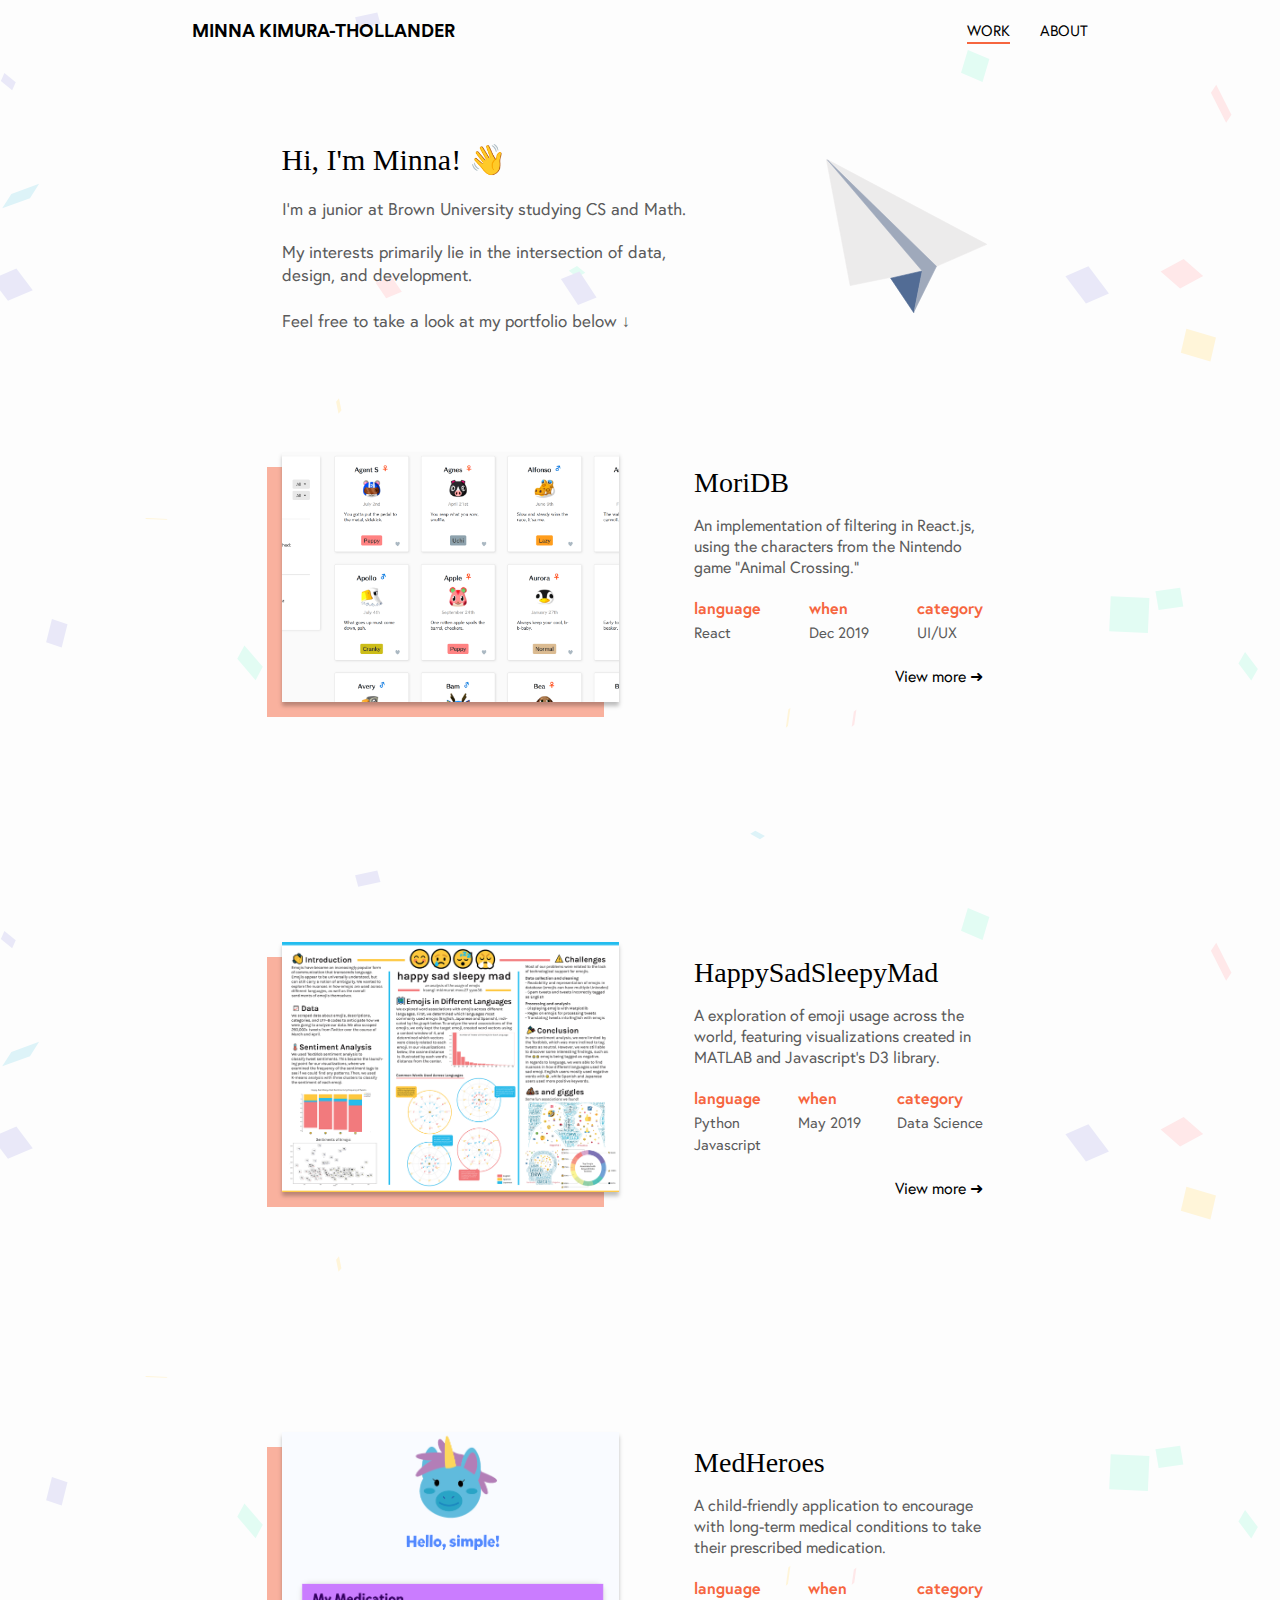
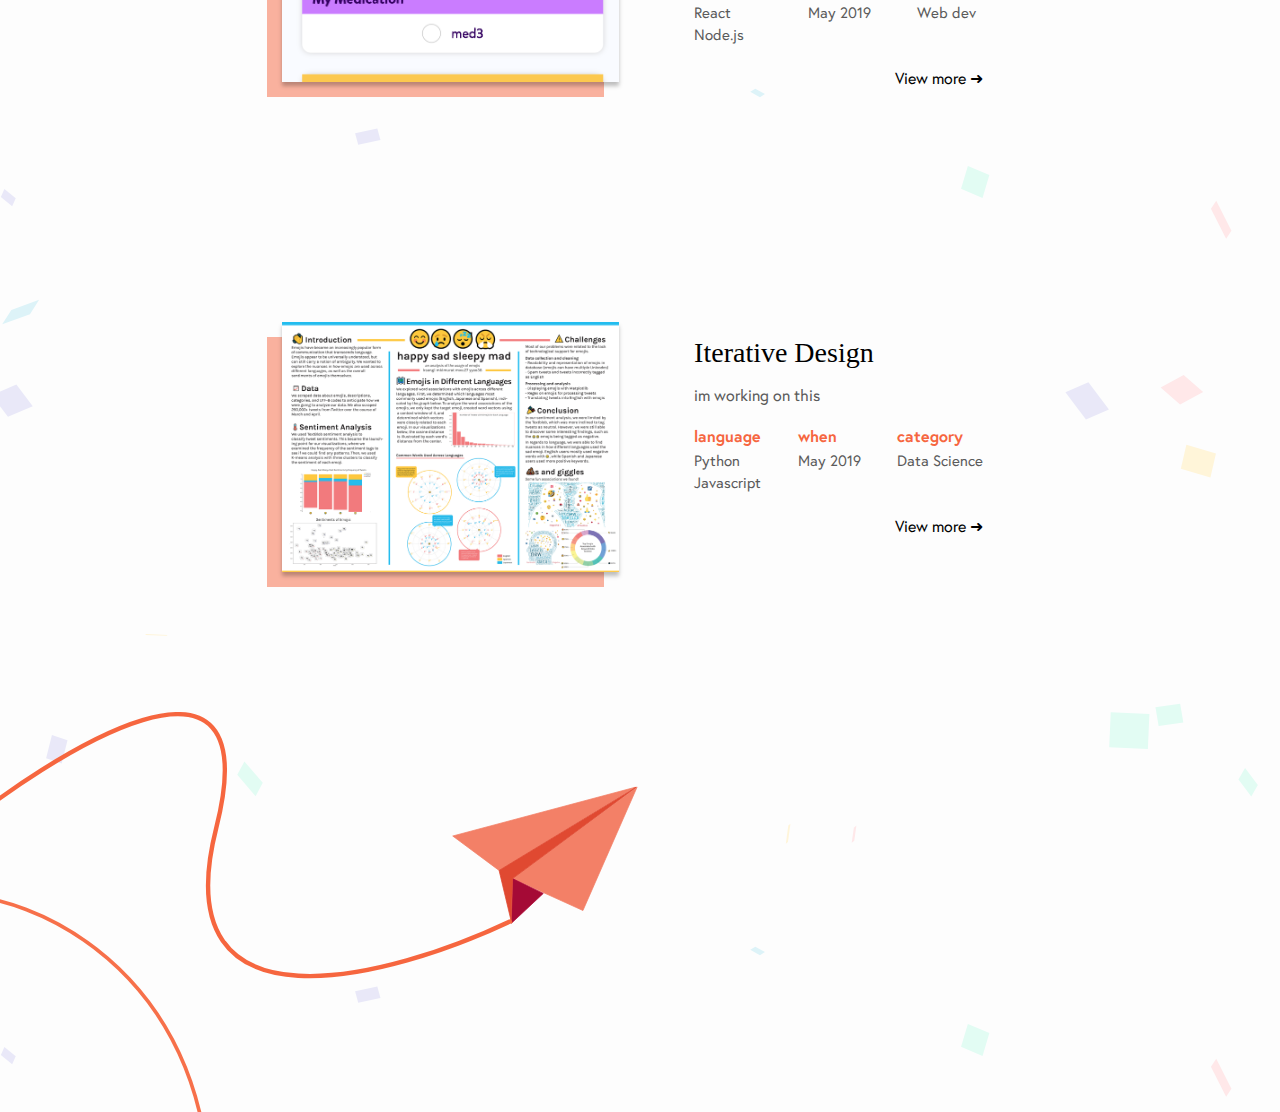
==== index.html @ d79b3e55 "First commit" ====
<!DOCTYPE html>
<html lang="en">
  <head>
    <script
    src="https://code.jquery.com/jquery-3.1.1.min.js"
    integrity="sha256-hVVnYaiADRTO2PzUGmuLJr8BLUSjGIZsDYGmIJLv2b8="
    crossorigin="anonymous">
    </script>
    <meta name="viewport" content="width=device-width, initial-scale=1.0">
    <meta charset="UTF-8">
    <title> Minna K-T </title>
    <link href="./index.css" rel="stylesheet" type="text/css">
  </head>
    <body>
        
        <div class = "wrapper">
          <div class = "confetti"> </div>
        <div class = "container">
            <div class = "header">
                <div class = "name">
                  MINNA KIMURA-THOLLANDER
                </div>
                <div class = "page-container">
                  <div class = "work">
                    WORK
                  </div>
                  <div class ="about">
                    <a href="./about.html">ABOUT </a>
                  </div>
                </div>
            </div>


            <div class = "self-intro">
                <div class = "greeting-box">
                    <div class = "greeting">
                      Hi, I'm Minna! 👋
                    </div>
                    <div class = "explanation">
                      I’m a junior at Brown University studying CS and Math. 
                    </div>
                    <div class = "explanation">
                      My interests primarily lie in the intersection of data, <br/>
                      design, and development.
                      <br/>  <br/>
                      Feel free to take a look at my portfolio below ↓
                    </div>
                </div>
                <img src = "./images/white_plane.svg" width="200" alt="white paper airplane">
            </div>

              <div class = "project">
                  <!-- <div class = "single-project">
                    <div class = "moridb"> </div>
                    <div class = "project-details">
                      <div class = "project-name"> MoriDB </div>
                      <div class = "project-explanation"> 
                        An implementation of filtering in React.js.
                      </div>
                      <div class = "viewmore"> <div class="but"> <a href="./filter.html"> View more ➜</a></div></div>
                    </div>
                  </div> -->

                  <div class = "single-project">
                    <div class = "moridb"> </div>
                    <div class = "project-box">
                      <div class = "project-name"> MoriDB </div>
                        <div class = "project-explanation"> 
                          An implementation of filtering in React.js, 
                          using the characters from the Nintendo game “Animal Crossing.”
                        </div>

                        <div class = "label-box">
                          <div class = "label">
                            <div class = "top"> language </div>
                            <div class = "bottom"> React </div>
                          </div>

                          <div class = "label">
                            <div class = "top"> when </div>
                            <div class = "bottom"> Dec 2019 </div>
                          </div>

                          <div class = "label">
                            <div class = "top"> category </div>
                            <div class = "bottom"> UI/UX </div>
                          </div>
                        </div>

                        <div class = "viewmore"> 
                          <div class="but"> 
                            <a href="./filter.html"> View more ➜</a>
                          </div>
                        </div>
                    </div>
                  </div>

                  <!-- <div class = "single-project">
                    <div class = "happysadsleepymad"> </div>
                    <div class = "project-details">
                      <div class = "project-name"> HappySadSleepyMad </div>
                      <div class = "project-explanation"> 
                        A exploration of emoji usage across the world.
                      </div>
                      <div class = "viewmore"> 
                          <div class="but"> 
                          <a href="./happysadsleepymad.html">View more ➜</a>
                        </div>
                      </div>
                    </div>
                  </div> -->

                  <div class = "single-project">
                    <div class = "happysadsleepymad"> </div>
                    <div class = "project-box">
                      <div class = "project-name"> HappySadSleepyMad </div>
                        <div class = "project-explanation"> 
                          A exploration of emoji usage across the world,
                          featuring visualizations created in MATLAB and
                          Javascript's D3 library.
                        </div>

                        <div class = "label-box">
                          <div class = "label">
                            <div class = "top"> language </div>
                            <div class = "bottom"> Python </div>
                            <div class = "bottom"> Javascript </div>
                          </div>

                          <div class = "label">
                            <div class = "top"> when </div>
                            <div class = "bottom"> May 2019 </div>
                          </div>

                          <div class = "label">
                            <div class = "top"> category </div>
                            <div class = "bottom"> Data Science </div>
                          </div>
                        </div>

                        <div class = "viewmore"> 
                          <div class="but"> 
                            <a href="./happysadsleepymad.html"> View more ➜</a>
                          </div>
                        </div>
                    </div>
                  </div>

                  <!-- <div class = "single-project">
                    <div class = "medheroes"> </div>
                    <div class = "project-details">
                      <div class = "project-name"> MedHeroes </div>
                      <div class = "project-explanation"> 
                        A child-friendly application to encourage children to
                        take their medication.
                      </div>
                      <div class = "viewmore"> 
                        <div class="but">
                          <a href="./medheroes.html">View more ➜</a>
                        </div>
                      </div>
                    </div>
                  </div> -->

                  <div class = "single-project">
                    <div class = "medheroes"> </div>
                    <div class = "project-box">
                      <div class = "project-name"> MedHeroes </div>
                        <div class = "project-explanation"> 
                          A child-friendly application to encourage with
                          long-term medical conditions to take their
                          prescribed medication.
                        </div>

                        <div class = "label-box">
                          <div class = "label">
                            <div class = "top"> language </div>
                            <div class = "bottom"> React </div>
                            <div class = "bottom"> Node.js </div>
                          </div>

                          <div class = "label">
                            <div class = "top"> when </div>
                            <div class = "bottom"> May 2019 </div>
                          </div>

                          <div class = "label">
                            <div class = "top"> category </div>
                            <div class = "bottom"> Web dev </div>
                          </div>
                        </div>

                        <div class = "viewmore"> 
                          <div class="but"> 
                            <a href="./medheroes.html"> View more ➜</a>
                          </div>
                        </div>
                    </div>
                  </div>


                  <div class = "single-project">
                    <div class = "happysadsleepymad"> </div>
                    <div class = "project-box">
                      <div class = "project-name"> Iterative Design </div>
                        <div class = "project-explanation"> 
                          im working on this
                        </div>

                        <div class = "label-box">
                          <div class = "label">
                            <div class = "top"> language </div>
                            <div class = "bottom"> Python </div>
                            <div class = "bottom"> Javascript </div>
                          </div>

                          <div class = "label">
                            <div class = "top"> when </div>
                            <div class = "bottom"> May 2019 </div>
                          </div>

                          <div class = "label">
                            <div class = "top"> category </div>
                            <div class = "bottom"> Data Science </div>
                          </div>
                        </div>

                        <div class = "viewmore"> 
                          <div class="but"> 
                            <a href="./happysadsleepymad.html"> View more ➜</a>
                          </div>
                        </div>
                    </div>
                  </div>


            </div>

  

        </div>


        <div class = "illust">
          <img src="./images/ahhh.svg"  height="400" alt="red paper airplane"> 
        </div>
        </div>
      

  </body>
</html>
---- index.css ----
@font-face {
    font-family:'Circular';
    src:url('fonts/circular.otf');
  }
  
  @font-face {
    font-family:'Europa';
    src:url('fonts/Europa-Regular.otf');
  }
  
  @font-face {
    font-family:'Europa-Bold';
    src:url('fonts/Europa-Bold.otf');
  }
  
  
  @font-face {
    font-family:'Circular-Bold';
    src:url('fonts/circular-bold.otf');
  }

  @font-face {
    font-family:'Circular-Black';
    src:url('fonts/Circular-Bold.otf');
  }
  
  body {
    margin: 0;
    padding:0;
    min-height:100%;
    min-width: 100%;
    display:block;
    /* background: url("./images/whoknows.svg") repeat center; */

  }
  
  html {
      height: 100% ;
      min-width: 100%;
      margin: 0 ;
      padding: 0 ;
      /* background: #FBFBFB; */
      /* overflow: hidden; */
  }

  .wrapper {
      min-height: 100%;     
      width: 100%;
      /*
      background: url("./images/uhmok.svg") repeat center;
      z-index: -1;
      opacity: 0.25;
      position: absolute;
      top:0; */
      position: absolute;
      top:0;
      padding-bottom: 300px;

      -moz-animation: fadein 1.2s; /* Firefox */
      -webkit-animation: fadein 1.2s; /* Safari and Chrome */
      -o-animation: fadein 1.2s; /* Opera */
  }
  
  
@keyframes fadein {
    from {
        opacity:0;
    }
    to {
        opacity:1;
    }
}
@-moz-keyframes fadein { /* Firefox */
    from {
        opacity:0;
    }
    to {
        opacity:1;
    }
}
@-webkit-keyframes fadein { /* Safari and Chrome */
    from {
        opacity:0;
    }
    to {
        opacity:1;
    }
}
@-o-keyframes fadein { /* Opera */
    from {
        opacity:0;
    }
    to {
        opacity: 1;
    }
}
  
  .confetti {
    min-height: 100%;
    width: 100%;
    background: url("./images/uhmok.svg") repeat center;
    z-index: -1;
    opacity: 0.15;
    /* 

    position: absolute;
    top:0; */
    position: absolute;
    top: 0;
  }
  
  .container {
    width: 70%;
    margin: 0 auto;

  }
  
  .header {
    padding-top: 20px;
    display: flex;
    justify-content: space-between;
    align-items: flex-end;
  }
  
  .page-container {
    display: flex;
    flex-direction: row;
    font-family: 'Europa';
    font-size: 15px;
  }
  
  .about {
    margin-left: 30px;
  }
  
  .name {
    font-family: 'Circular-Bold';
    font-size: 18px;
  }
  
  .greeting {
      font-family: 'Circular-Black';
      font-size: 30px;
  }

  .explanation {
      font-family: "Europa";
      color: #5B5B5B;
      font-size: 17px;
      margin-top: 20px;
  }
  
  .self-intro {
    width: 80%;
    margin: 0 auto;
    margin-top: 100px;
  
    display: flex;
    flex-direction: row;
    justify-content: space-between;
  }

  .project {
      width:80%;
      margin: 0 auto;
      margin-top: 120px;
      z-index: 999;
  }

  .single-project {
    display: flex;
    flex-direction:row;
    margin-bottom: 210px;
    margin-top: 120px;
  }

  .project-details {
      width: 300px;
      min-height: 80px;
      padding: 20px;
      background: white;

      box-shadow: 0px 4px 4px rgba(0, 0, 0, 0.25);
      -webkit-box-shadow: 0px 4px 4px rgba(0, 0, 0, 0.25);
      -moz-box-shadow: 0px 4px 4px rgba(0, 0, 0, 0.25);

        margin-left: 30px;
        margin-top: 130px;
        border-radius: 2px;
  }

  .project-name {
    font-family: 'Circular-Black';
    font-size: 28px;
    margin-bottom: 15px;
  }

  .project-explanation {
    font-family: 'Europa';
    color: #5B5B5B;
  }

  
  .moridb {
    height: 250px;
    width: 350px;
    background-image: url("./images/moridb/acdb.PNG");
    background-repeat: no-repeat;
    background-position: center;
    background-size: cover;

    /* box-shadow: 0px 4px 4px rgba(0, 0, 0, 0.25); */
    box-shadow: 0px 4px 4px rgba(0, 0, 0, 0.25), -15px 15px rgba(246,102,63,0.6);
    -webkit-box-shadow: 0px 4px 4px rgba(0, 0, 0, 0.25), -15px 15px rgba(246,102,63,0.5);
    -moz-box-shadow: 0px 4px 4px rgba(0, 0, 0, 0.25), 15px 15px rgba(246,102,63,0.5);
}

.happysadsleepymad {
  height: 250px;
  width: 350px;
  background-image: url("./images/happysadsleepymad/hpsm.png");
  background-repeat: no-repeat;
  background-position: center;
  background-size: cover;

  box-shadow: 0px 4px 4px rgba(0, 0, 0, 0.25), -15px 15px rgba(246,102,63,0.6);
  -webkit-box-shadow: 0px 4px 4px rgba(0, 0, 0, 0.25), -15px 15px rgba(246,102,63,0.5);
  -moz-box-shadow: 0px 4px 4px rgba(0, 0, 0, 0.25), 15px 15px rgba(246,102,63,0.5);
}

.medheroes {
  height: 250px;
  width: 350px;
  background-image: url("./images/medheroes/preview.png");
  background-repeat: no-repeat;
  background-position: center;
  background-size: cover;

  box-shadow: 0px 4px 4px rgba(0, 0, 0, 0.25), -15px 15px rgba(246,102,63,0.6);
  -webkit-box-shadow: 0px 4px 4px rgba(0, 0, 0, 0.25), -15px 15px rgba(246,102,63,0.5);
  -moz-box-shadow: 0px 4px 4px rgba(0, 0, 0, 0.25), 15px 15px rgba(246,102,63,0.5);
}

.label-box {
  margin-top: 20px;
  margin-bottom: 20px;
  display: flex;
  justify-content: space-between;
}

.top {
  color: #F6663F;
  font-family: 'Europa-Bold';
  margin-bottom: 5px;
}

.bottom {
  font-family: "Europa";
  color: #5b5b5b;
  margin-bottom: 3px;
  font-size: 15px;
}

.project-box {
  height: 250px;
  width: 300px;
  margin-left: 60px;
  padding: 15px;
}


  

.viewmore {
    margin-top: 10px;
    display: flex;
    justify-content: flex-end;
    font-family: 'Europa';
    color: #5B5B5B;
}



  .summary {
    flex: display;
    margin-left: 70px;
    margin-top: 80px;
  }
  
  .title {
    display: flex;
    flex-shrink: 0;
    font-family: 'Circular-Bold';
    font-size: 25px;
    margin-bottom: 20px;
  }
  
  .content{
    margin-left: 6px;
    font-family: 'Europa';
    font-size: 16px;
  }
  
  .custom {margin-bottom: 15px;}
  
  li{
    list-style-position: outside;
    padding-left: 0.5em;
    margin-bottom: 10px;
  }
  
  
  .work::after {
      content: '';
      position: relative;
      bottom: -2px;
      width: 100%;
      display: block;
      height: 2px;
      background: #F6663F;
  }
  
  .illust img {
      margin-top: 20px;
      z-index: 0;
      position: absolute;
      bottom: 0;
    }


    [class|="fall"] {
      position: absolute;
    }
    
    .red {
      background-color: #F6663F;
    }
    
    .yellow {
      background-color: #FFCD43;
    }
    
    .blue {
      background-color: #8180F1;
    }



    /* LINK STYLING */

    a, a:visited, a:active {
        text-decoration: none;
        color: black;

        -webkit-transition: all 1s ease-out;
        -moz-transition: all 1s ease-out;
        -o-transition: all 1s ease-out;
        -ms-transition: all 1s ease-out;
        transition: all 1s ease-out;
    }

    a:hover {
        color: #F6663F;
        transition: opacity .55s ease-in-out;
    -moz-transition: opacity .55s ease-in-out;
    -webkit-transition: opacity .55s ease-in-out;
    }

    .about a:hover::after {
        content: '';
        position: relative;
        bottom: -2px;
        width: 100%;
        display: block;
        height: 2px;
        background: #F6663F;
    }
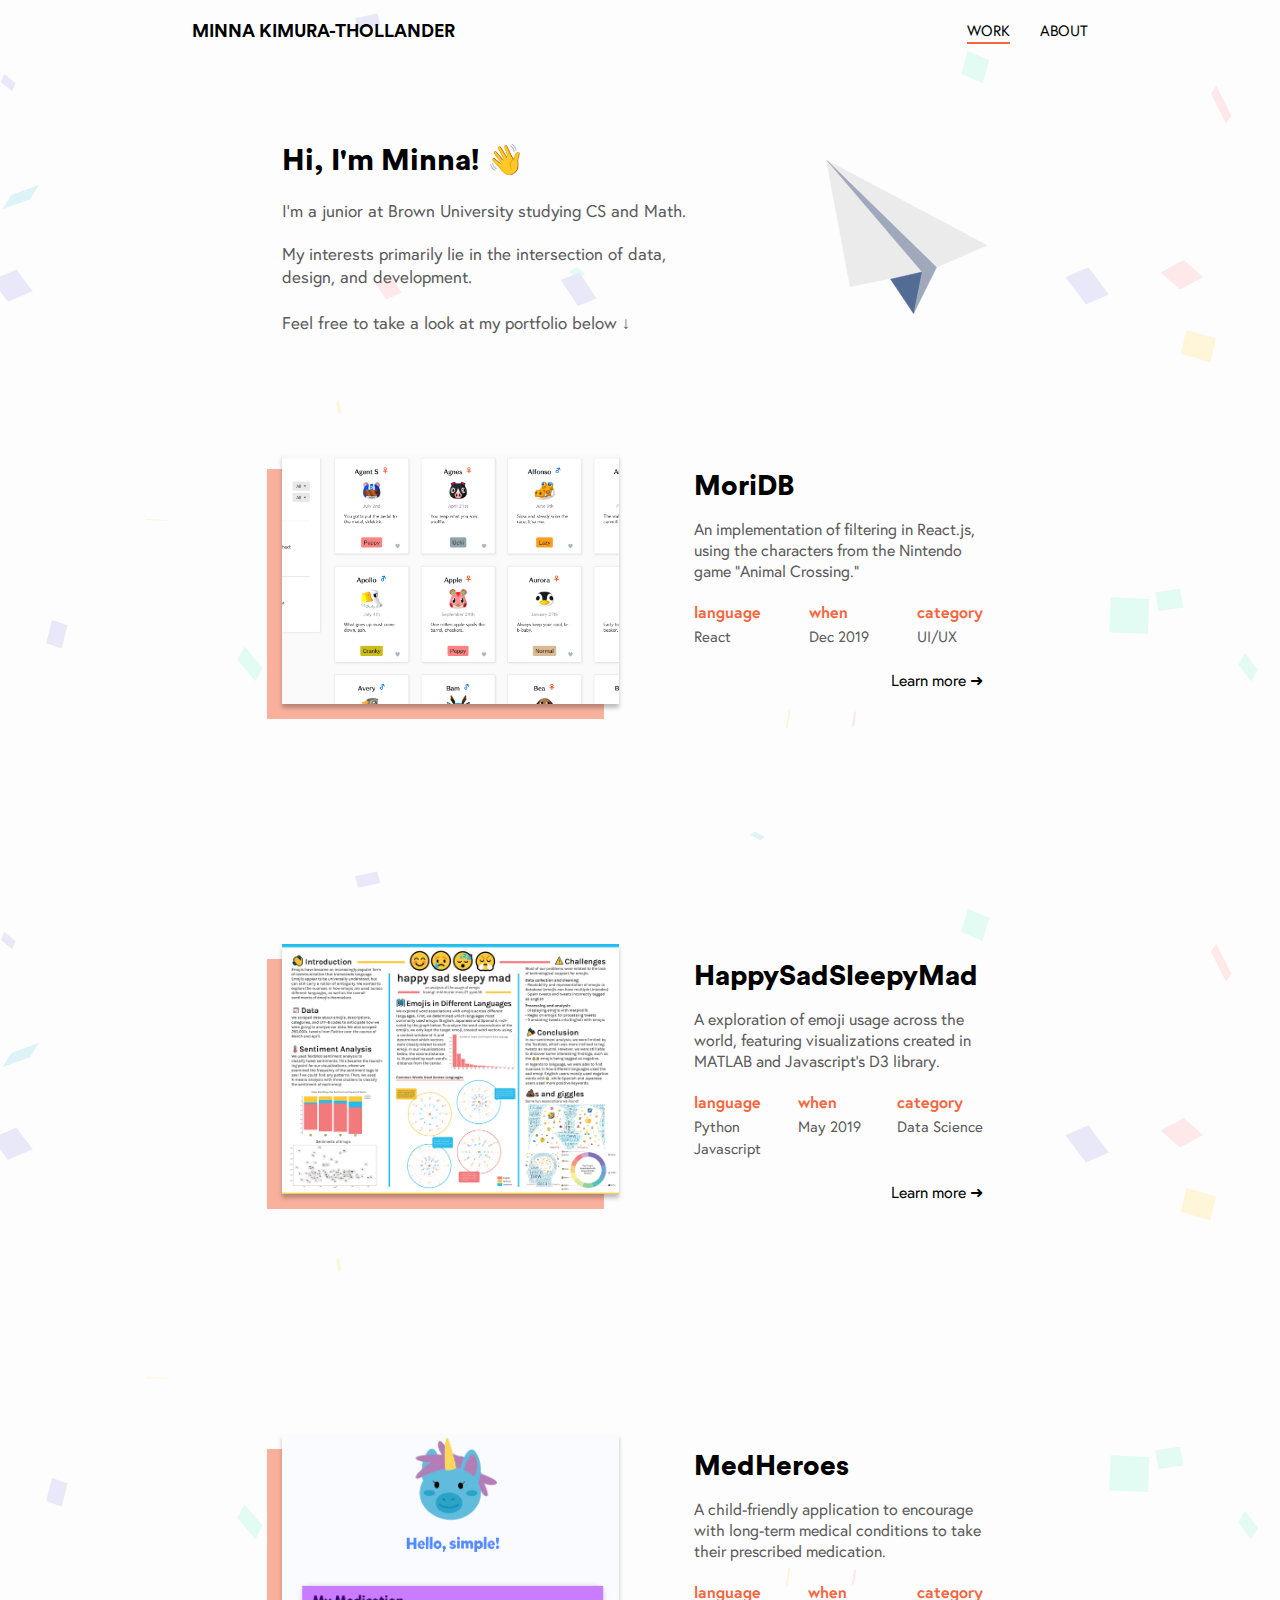
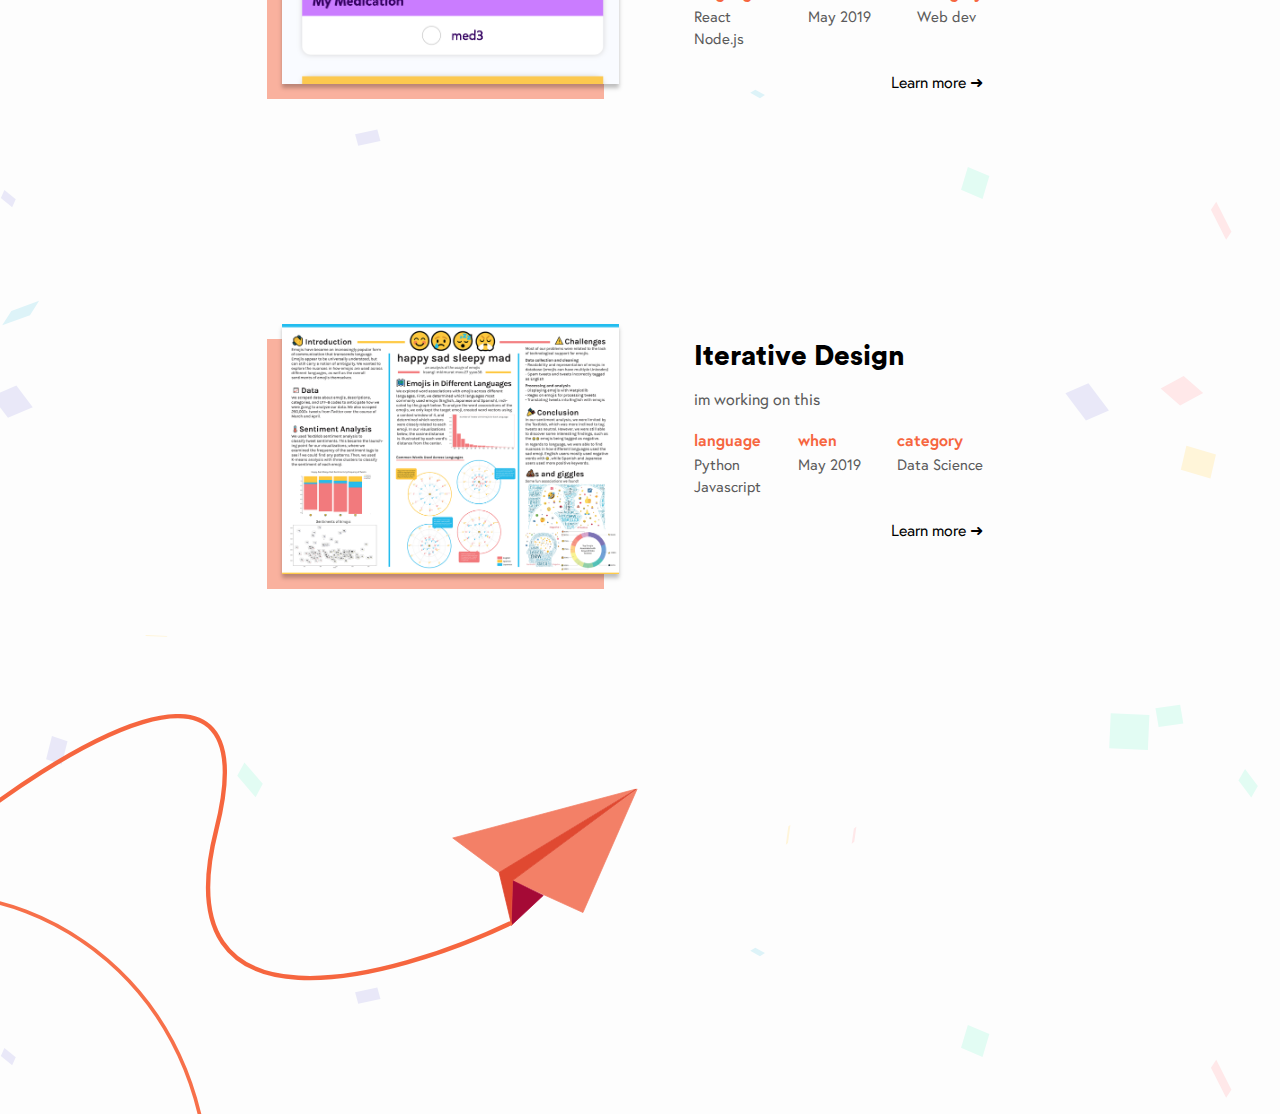
==== commit af0d6b6a: "Trying to fix kmeans" ====
--- a/index.html
+++ b/index.html
@@ -89,7 +89,7 @@
 
                         <div class = "viewmore"> 
                           <div class="but"> 
-                            <a href="./filter.html"> View more ➜</a>
+                            <a href="./filter.html"> Learn more ➜</a>
                           </div>
                         </div>
                     </div>
@@ -140,7 +140,7 @@
 
                         <div class = "viewmore"> 
                           <div class="but"> 
-                            <a href="./happysadsleepymad.html"> View more ➜</a>
+                            <a href="./happysadsleepymad.html"> Learn more ➜</a>
                           </div>
                         </div>
                     </div>
@@ -192,7 +192,7 @@
 
                         <div class = "viewmore"> 
                           <div class="but"> 
-                            <a href="./medheroes.html"> View more ➜</a>
+                            <a href="./medheroes.html"> Learn more ➜</a>
                           </div>
                         </div>
                     </div>
@@ -227,7 +227,7 @@
 
                         <div class = "viewmore"> 
                           <div class="but"> 
-                            <a href="./happysadsleepymad.html"> View more ➜</a>
+                            <a href="./happysadsleepymad.html"> Learn more ➜</a>
                           </div>
                         </div>
                     </div>
--- a/index.css
+++ b/index.css
@@ -21,7 +21,7 @@
 
   @font-face {
     font-family:'Circular-Black';
-    src:url('fonts/Circular-Bold.otf');
+    src:url('fonts/Circular-Black.otf');
   }
   
   body {
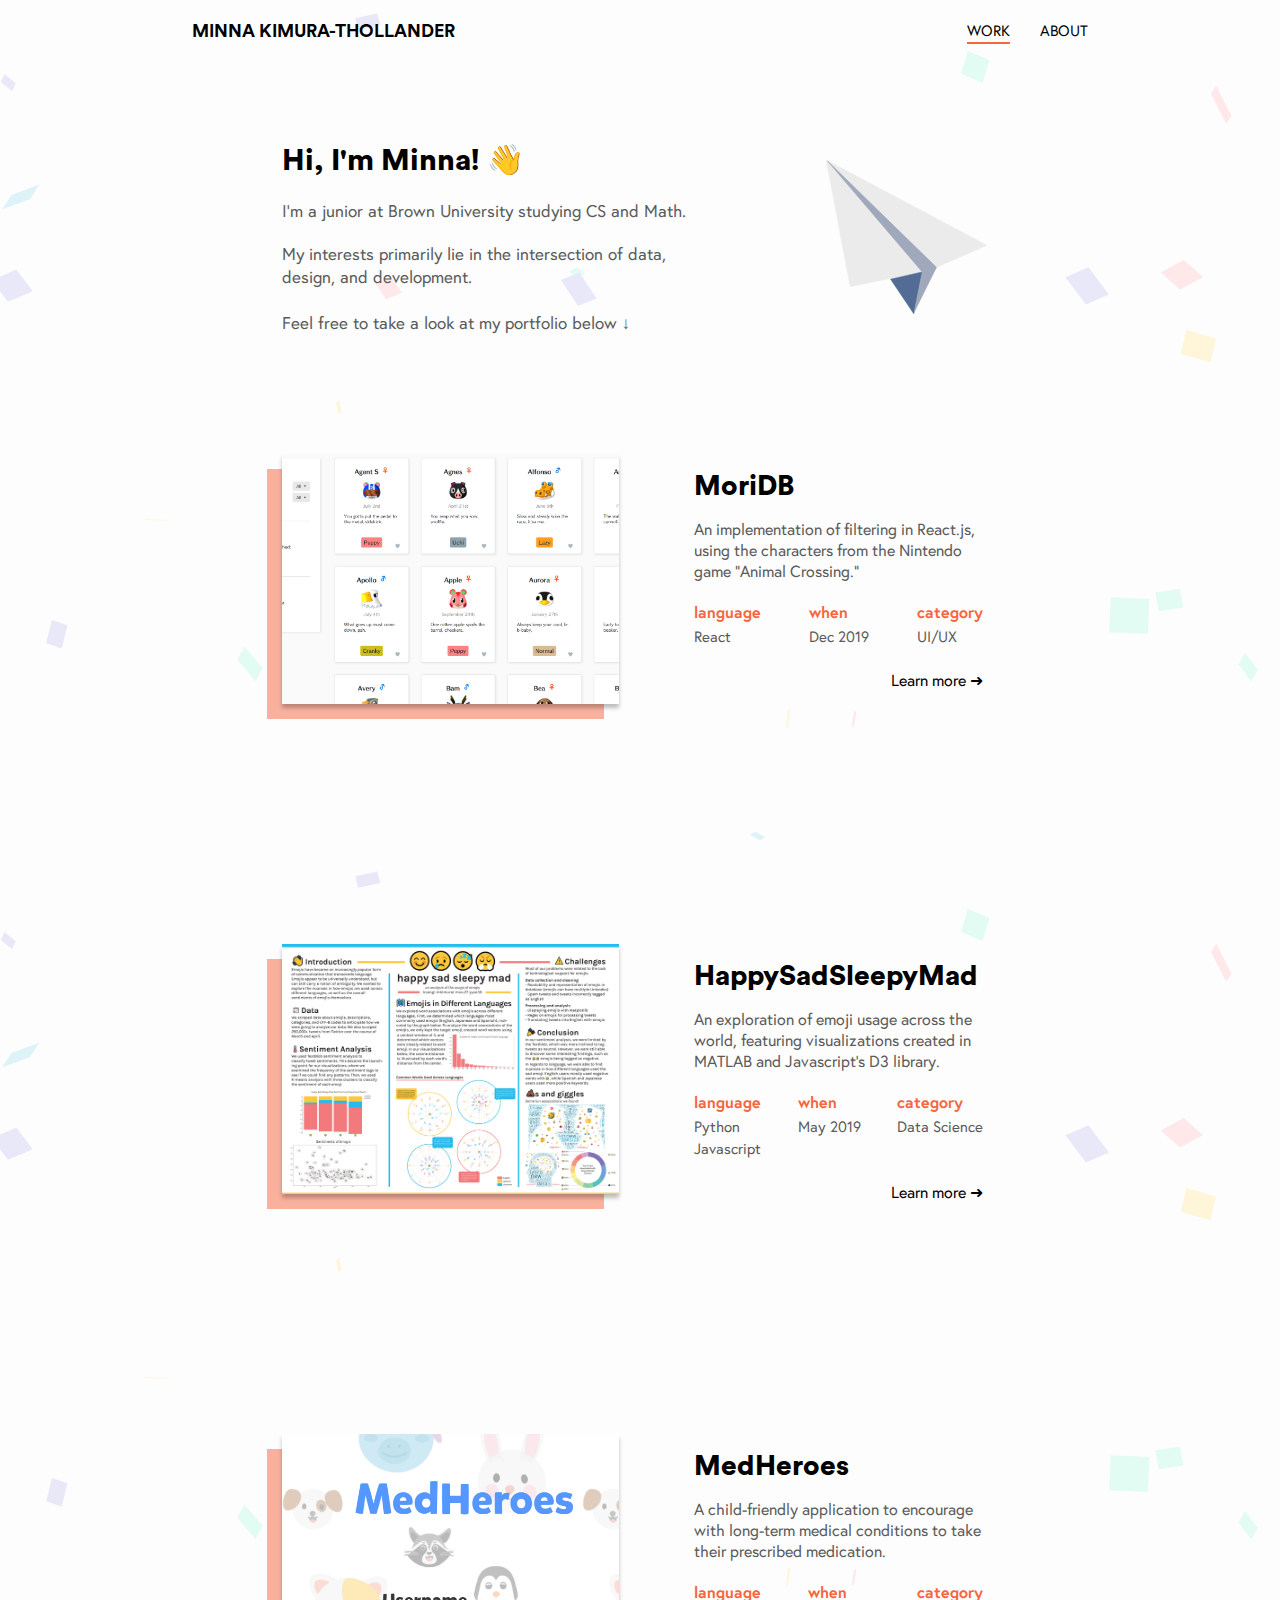
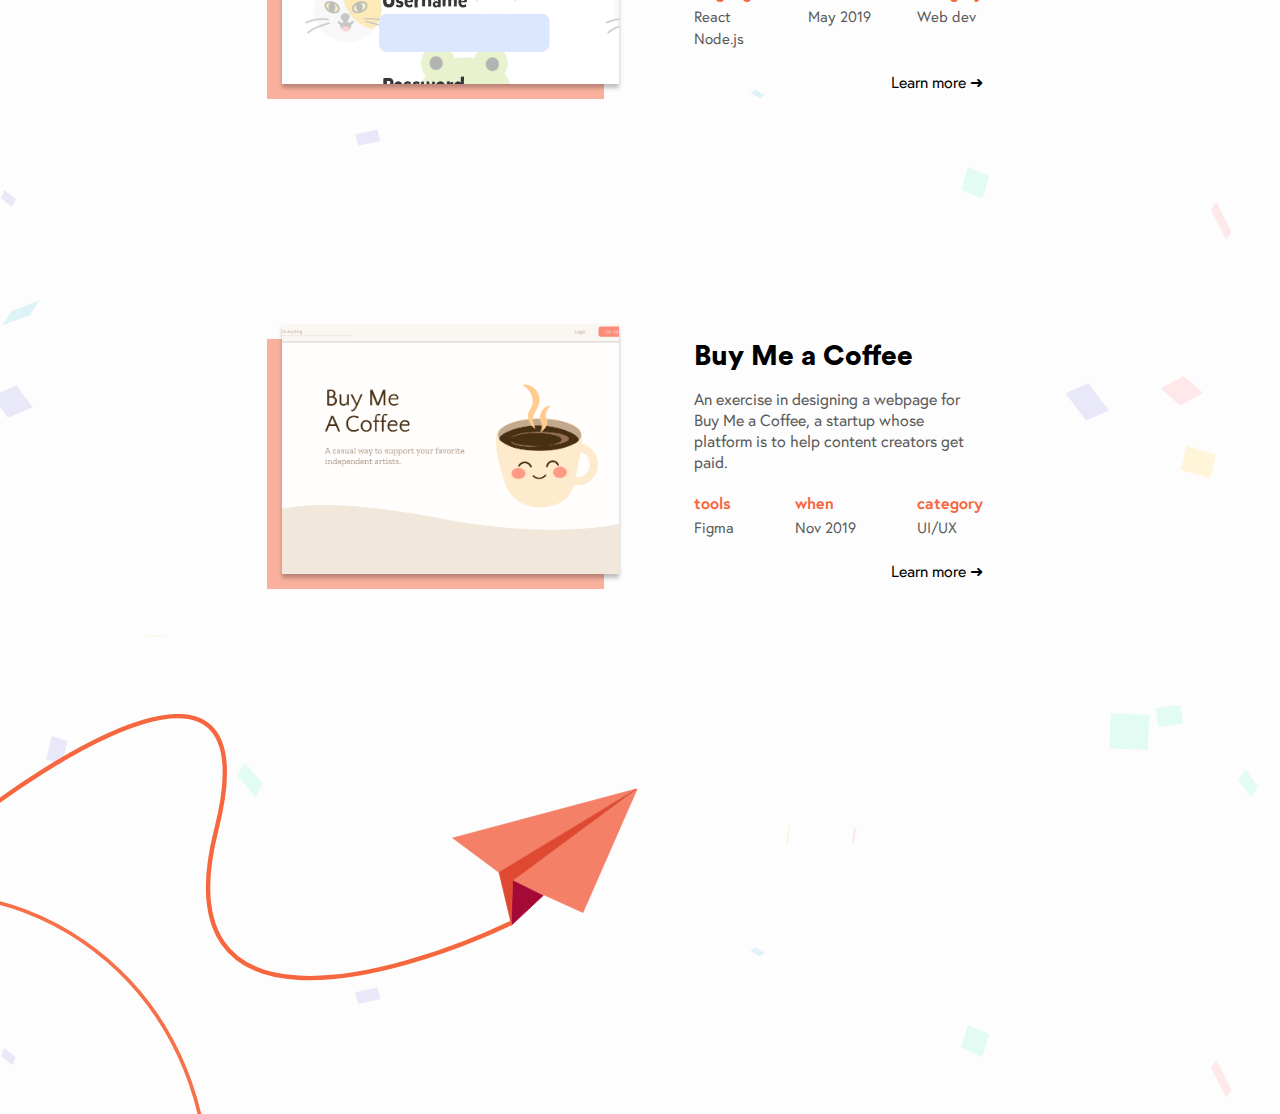
==== commit e812c0e5: "Added iterative design" ====
--- a/index.html
+++ b/index.html
@@ -10,6 +10,9 @@
     <meta charset="UTF-8">
     <title> Minna K-T </title>
     <link href="./index.css" rel="stylesheet" type="text/css">
+    <link rel="icon" 
+    type="image/png" 
+    href="./images/favicon/favicon.ico" />
   </head>
     <body>
         
@@ -18,7 +21,7 @@
         <div class = "container">
             <div class = "header">
                 <div class = "name">
-                  MINNA KIMURA-THOLLANDER
+                  <a href="./index.html">MINNA KIMURA-THOLLANDER</a>
                 </div>
                 <div class = "page-container">
                   <div class = "work">
@@ -115,7 +118,7 @@
                     <div class = "project-box">
                       <div class = "project-name"> HappySadSleepyMad </div>
                         <div class = "project-explanation"> 
-                          A exploration of emoji usage across the world,
+                          An exploration of emoji usage across the world,
                           featuring visualizations created in MATLAB and
                           Javascript's D3 library.
                         </div>
@@ -200,34 +203,35 @@
 
 
                   <div class = "single-project">
-                    <div class = "happysadsleepymad"> </div>
-                    <div class = "project-box">
-                      <div class = "project-name"> Iterative Design </div>
-                        <div class = "project-explanation"> 
-                          im working on this
-                        </div>
-
-                        <div class = "label-box">
-                          <div class = "label">
-                            <div class = "top"> language </div>
-                            <div class = "bottom"> Python </div>
-                            <div class = "bottom"> Javascript </div>
-                          </div>
-
-                          <div class = "label">
-                            <div class = "top"> when </div>
-                            <div class = "bottom"> May 2019 </div>
-                          </div>
-
-                          <div class = "label">
-                            <div class = "top"> category </div>
-                            <div class = "bottom"> Data Science </div>
-                          </div>
-                        </div>
-
-                        <div class = "viewmore"> 
-                          <div class="but"> 
-                            <a href="./happysadsleepymad.html"> Learn more ➜</a>
+                    <div class = "iterative"> </div>
+                    <div class = "project-box">
+                      <div class = "project-name"> Buy Me a Coffee </div>
+                        <div class = "project-explanation"> 
+                          An exercise in designing a webpage for Buy Me a Coffee,
+                          a startup whose platform is to help content creators
+                          get paid.
+                        </div>
+
+                        <div class = "label-box">
+                          <div class = "label">
+                            <div class = "top"> tools </div>
+                            <div class = "bottom"> Figma </div>
+                          </div>
+
+                          <div class = "label">
+                            <div class = "top"> when </div>
+                            <div class = "bottom"> Nov 2019 </div>
+                          </div>
+
+                          <div class = "label">
+                            <div class = "top"> category </div>
+                            <div class = "bottom"> UI/UX </div>
+                          </div>
+                        </div>
+
+                        <div class = "viewmore"> 
+                          <div class="but"> 
+                            <a href="./iterative.html"> Learn more ➜</a>
                           </div>
                         </div>
                     </div>
--- a/index.css
+++ b/index.css
@@ -241,6 +241,19 @@
   -moz-box-shadow: 0px 4px 4px rgba(0, 0, 0, 0.25), 15px 15px rgba(246,102,63,0.5);
 }
 
+.iterative {
+  height: 250px;
+  width: 350px;
+  background-image: url("./images/iterative/thumbnail.PNG");
+  background-repeat: no-repeat;
+  background-position: center;
+  background-size: cover;
+
+  box-shadow: 0px 4px 4px rgba(0, 0, 0, 0.25), -15px 15px rgba(246,102,63,0.6);
+  -webkit-box-shadow: 0px 4px 4px rgba(0, 0, 0, 0.25), -15px 15px rgba(246,102,63,0.5);
+  -moz-box-shadow: 0px 4px 4px rgba(0, 0, 0, 0.25), 15px 15px rgba(246,102,63,0.5);
+}
+
 .label-box {
   margin-top: 20px;
   margin-bottom: 20px;
@@ -376,4 +389,21 @@
         background: #F6663F;
     }
 
-   +   
+    .name a, .name a:visited, .name a:active {
+      text-decoration: none;
+      color: black;
+  
+      -webkit-transition: all 1s ease-out;
+      -moz-transition: all 1s ease-out;
+      -o-transition: all 1s ease-out;
+      -ms-transition: all 1s ease-out;
+      transition: all 1s ease-out;
+  }
+  
+  .name a:hover {
+      color: #F6663F;
+      transition: opacity .55s ease-in-out;
+  -moz-transition: opacity .55s ease-in-out;
+  -webkit-transition: opacity .55s ease-in-out;
+  }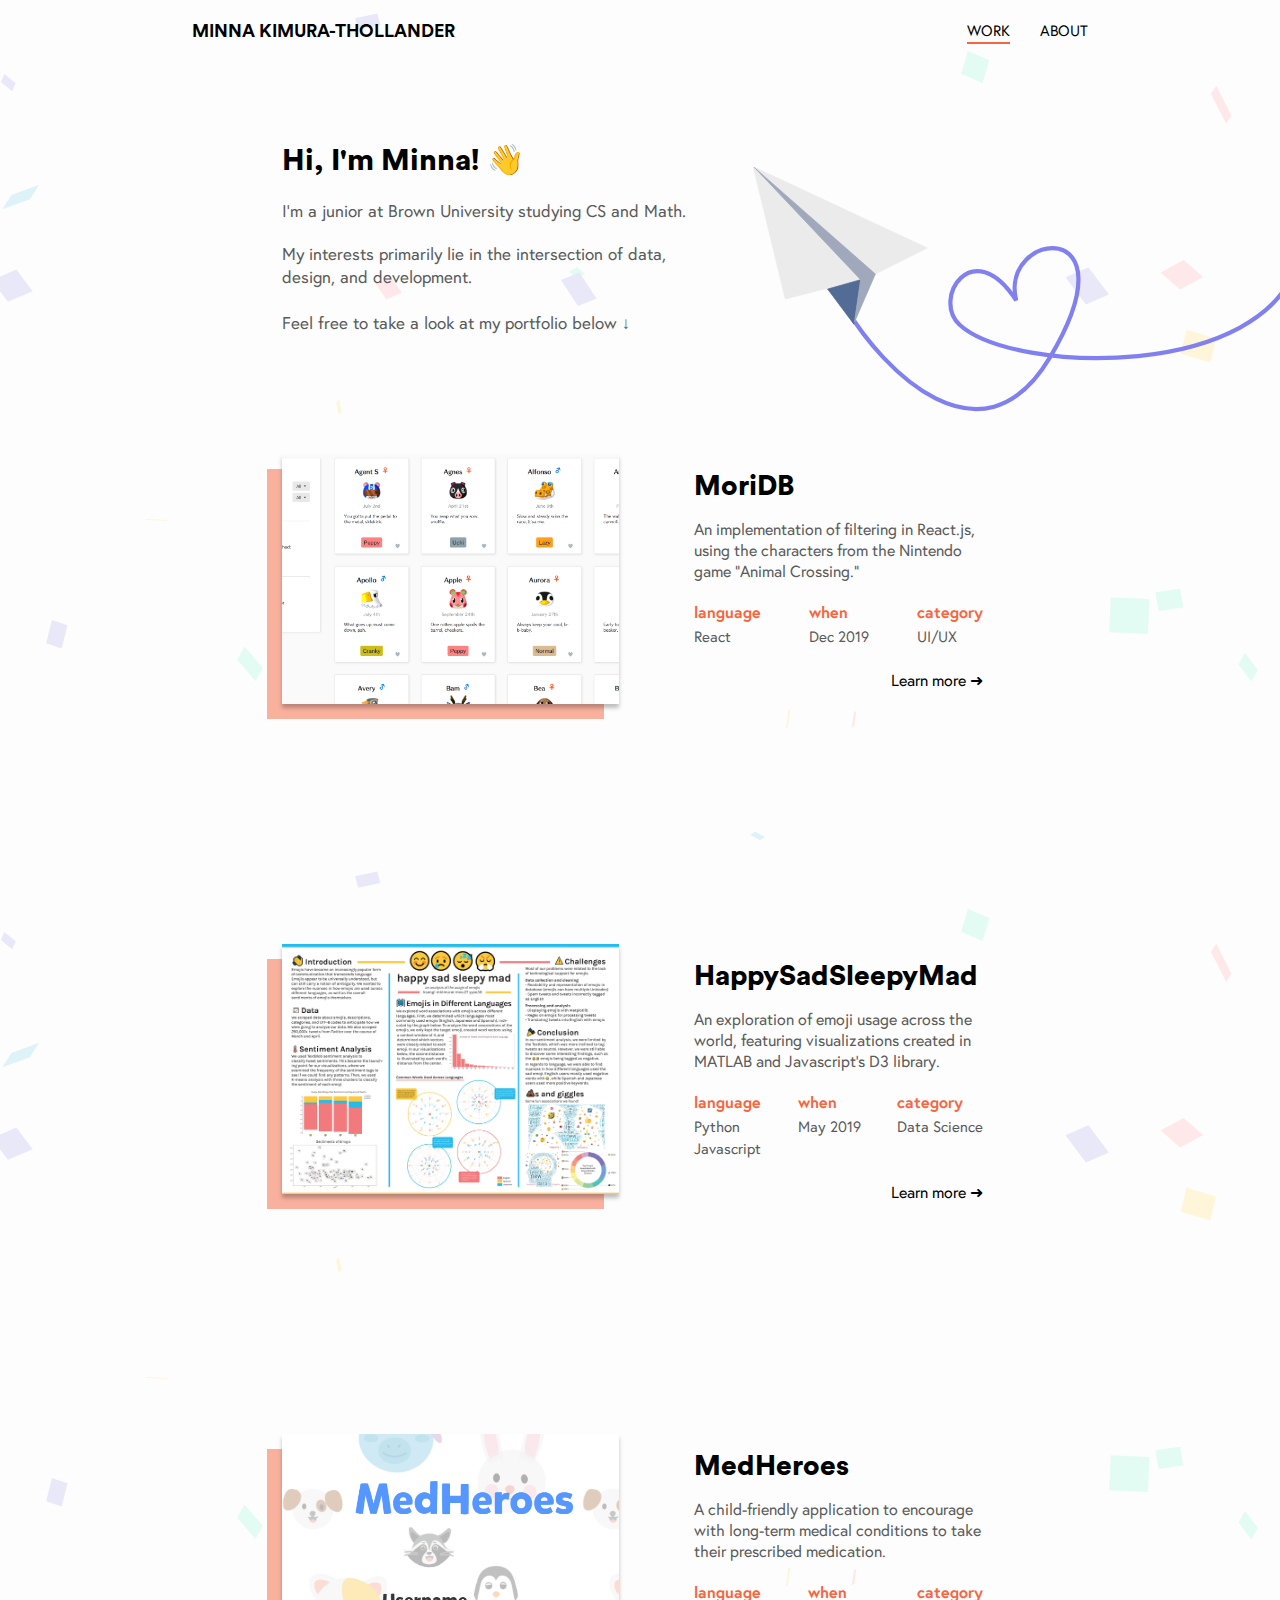
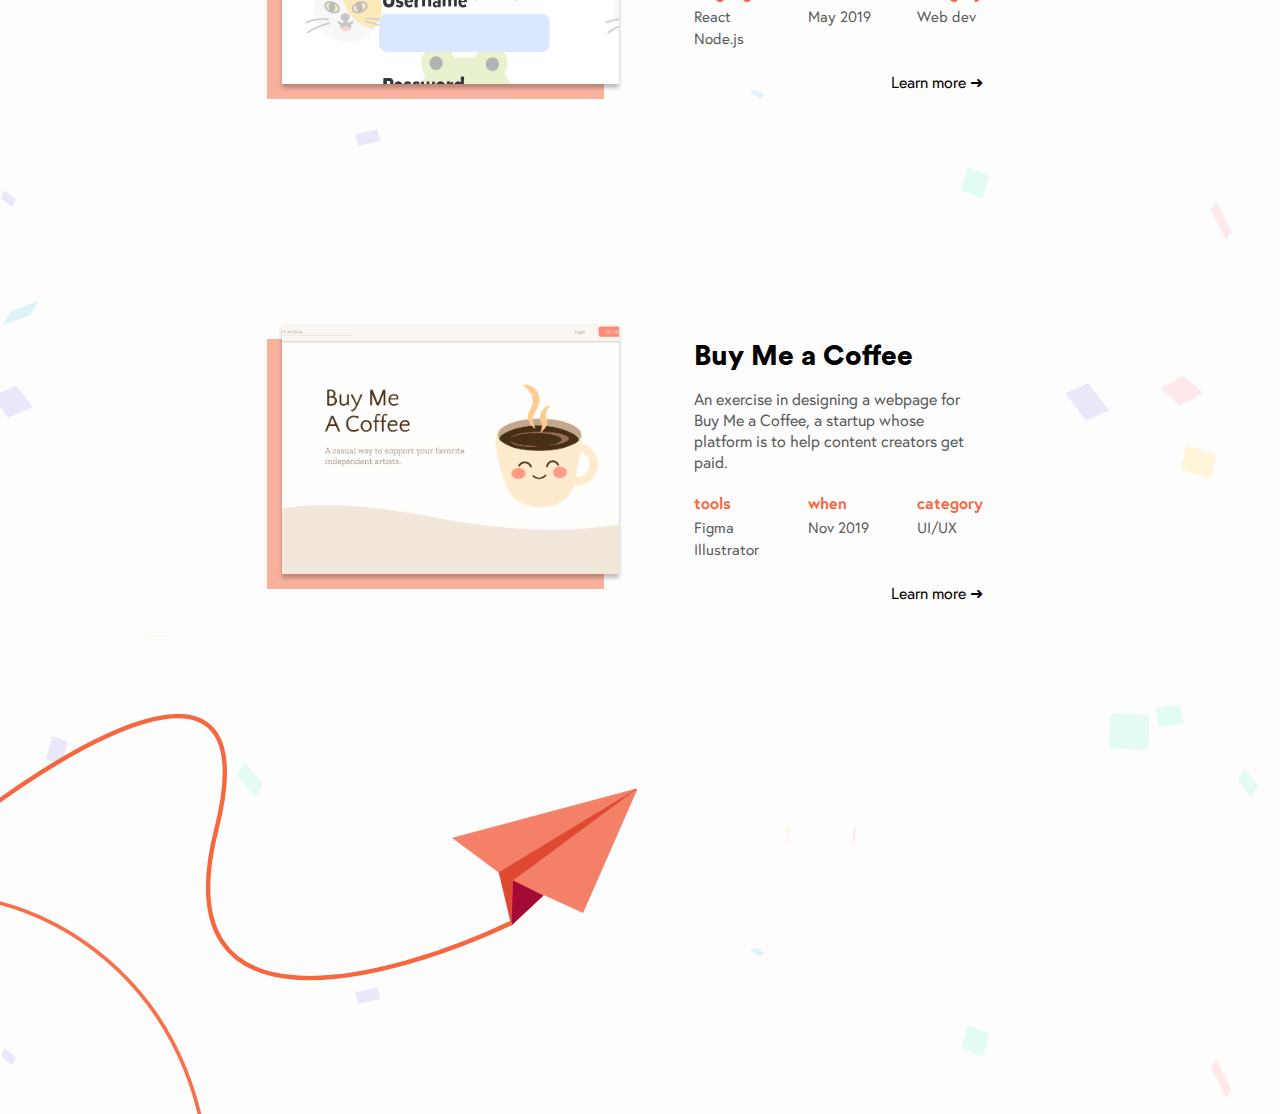
==== commit 9e935d52: "Added heartplane, finished iterative" ====
--- a/index.html
+++ b/index.html
@@ -17,6 +17,11 @@
     <body>
         
         <div class = "wrapper">
+
+          <div class = "topper">
+            <img src = "./images/heartplane.svg" width="550" alt="white paper airplane">
+          </div>
+          
           <div class = "confetti"> </div>
         <div class = "container">
             <div class = "header">
@@ -49,20 +54,11 @@
                       Feel free to take a look at my portfolio below ↓
                     </div>
                 </div>
-                <img src = "./images/white_plane.svg" width="200" alt="white paper airplane">
+                <!-- <img src = "./images/heartplane.svg" width="200" alt="white paper airplane"> -->
             </div>
 
               <div class = "project">
-                  <!-- <div class = "single-project">
-                    <div class = "moridb"> </div>
-                    <div class = "project-details">
-                      <div class = "project-name"> MoriDB </div>
-                      <div class = "project-explanation"> 
-                        An implementation of filtering in React.js.
-                      </div>
-                      <div class = "viewmore"> <div class="but"> <a href="./filter.html"> View more ➜</a></div></div>
-                    </div>
-                  </div> -->
+
 
                   <div class = "single-project">
                     <div class = "moridb"> </div>
@@ -98,20 +94,6 @@
                     </div>
                   </div>
 
-                  <!-- <div class = "single-project">
-                    <div class = "happysadsleepymad"> </div>
-                    <div class = "project-details">
-                      <div class = "project-name"> HappySadSleepyMad </div>
-                      <div class = "project-explanation"> 
-                        A exploration of emoji usage across the world.
-                      </div>
-                      <div class = "viewmore"> 
-                          <div class="but"> 
-                          <a href="./happysadsleepymad.html">View more ➜</a>
-                        </div>
-                      </div>
-                    </div>
-                  </div> -->
 
                   <div class = "single-project">
                     <div class = "happysadsleepymad"> </div>
@@ -149,21 +131,6 @@
                     </div>
                   </div>
 
-                  <!-- <div class = "single-project">
-                    <div class = "medheroes"> </div>
-                    <div class = "project-details">
-                      <div class = "project-name"> MedHeroes </div>
-                      <div class = "project-explanation"> 
-                        A child-friendly application to encourage children to
-                        take their medication.
-                      </div>
-                      <div class = "viewmore"> 
-                        <div class="but">
-                          <a href="./medheroes.html">View more ➜</a>
-                        </div>
-                      </div>
-                    </div>
-                  </div> -->
 
                   <div class = "single-project">
                     <div class = "medheroes"> </div>
@@ -216,6 +183,7 @@
                           <div class = "label">
                             <div class = "top"> tools </div>
                             <div class = "bottom"> Figma </div>
+                            <div class = "bottom"> Illustrator </div>
                           </div>
 
                           <div class = "label">
--- a/index.css
+++ b/index.css
@@ -248,6 +248,7 @@
   background-repeat: no-repeat;
   background-position: center;
   background-size: cover;
+  
 
   box-shadow: 0px 4px 4px rgba(0, 0, 0, 0.25), -15px 15px rgba(246,102,63,0.6);
   -webkit-box-shadow: 0px 4px 4px rgba(0, 0, 0, 0.25), -15px 15px rgba(246,102,63,0.5);
@@ -340,6 +341,14 @@
       bottom: 0;
     }
 
+    .topper img {
+      margin-top: 20px;
+      z-index: 0;
+      position: absolute;
+      right: 0;
+      top: 100px;
+    }
+
 
     [class|="fall"] {
       position: absolute;
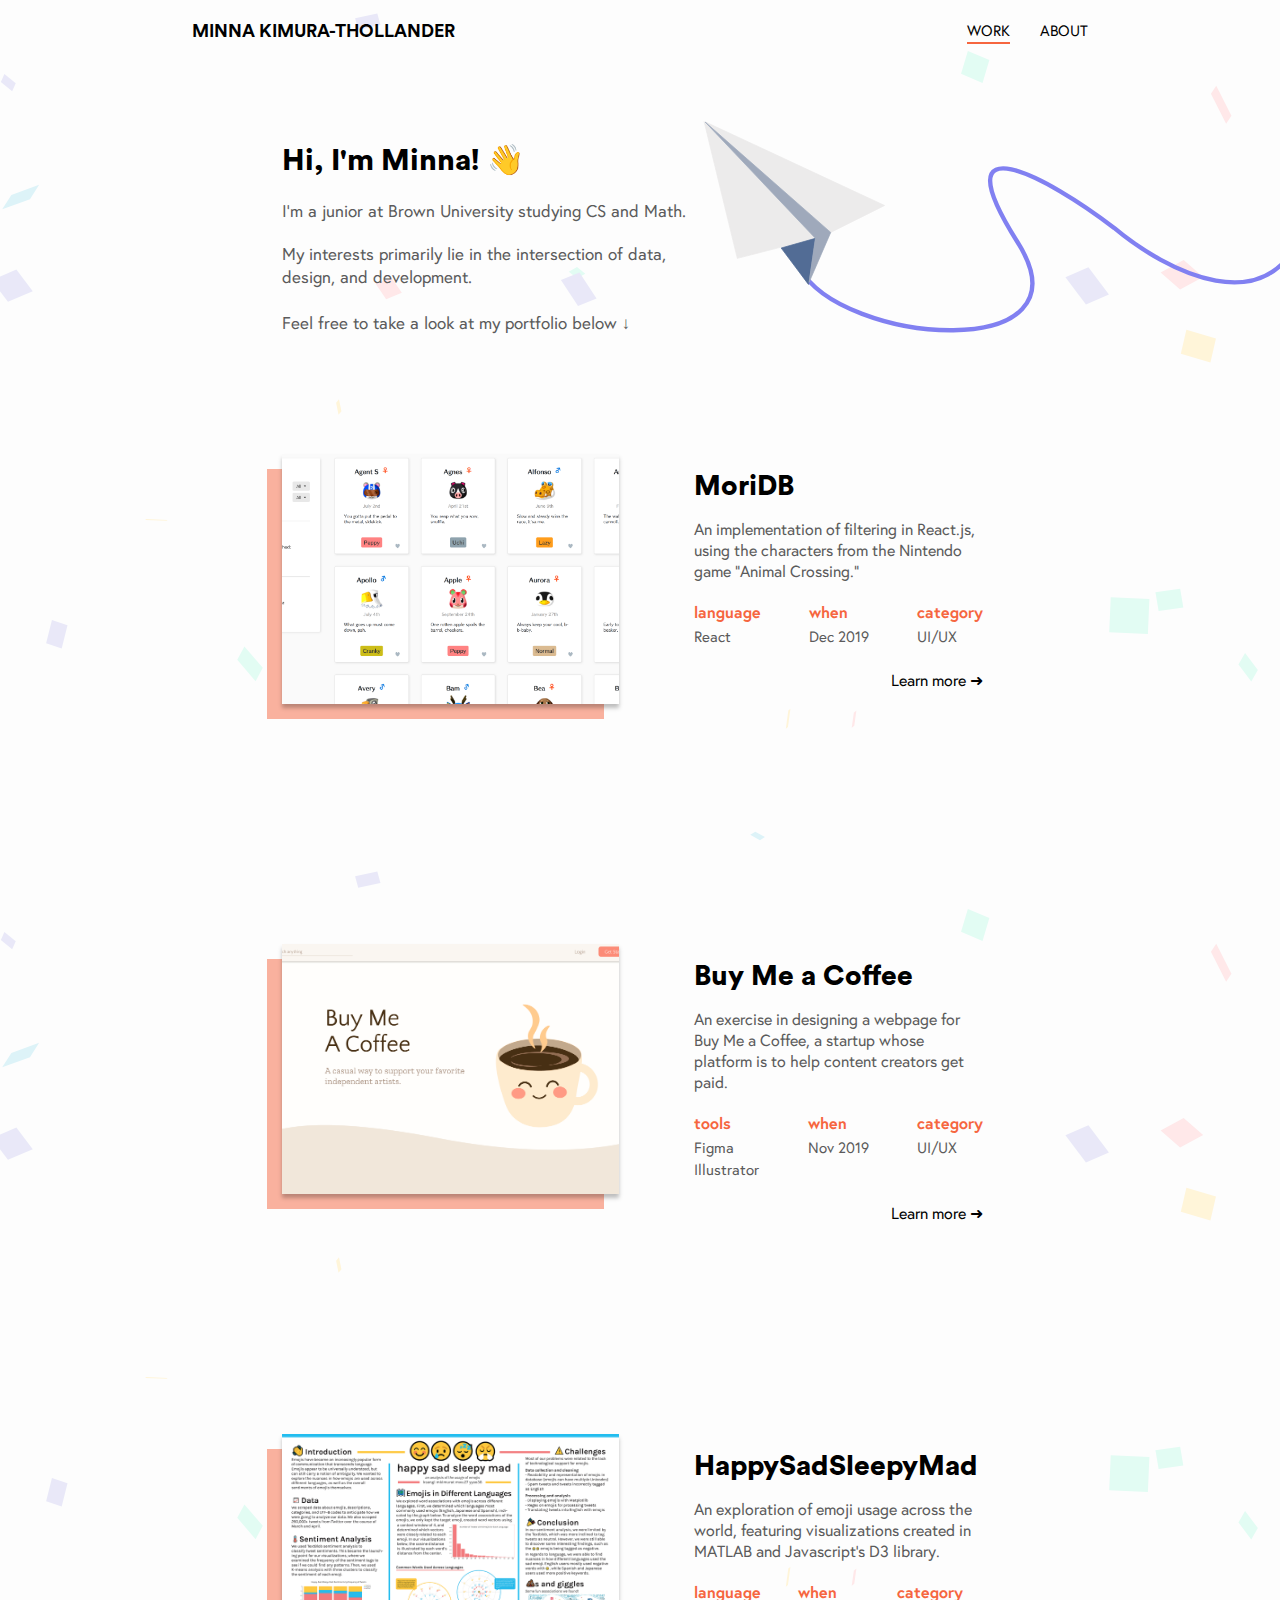
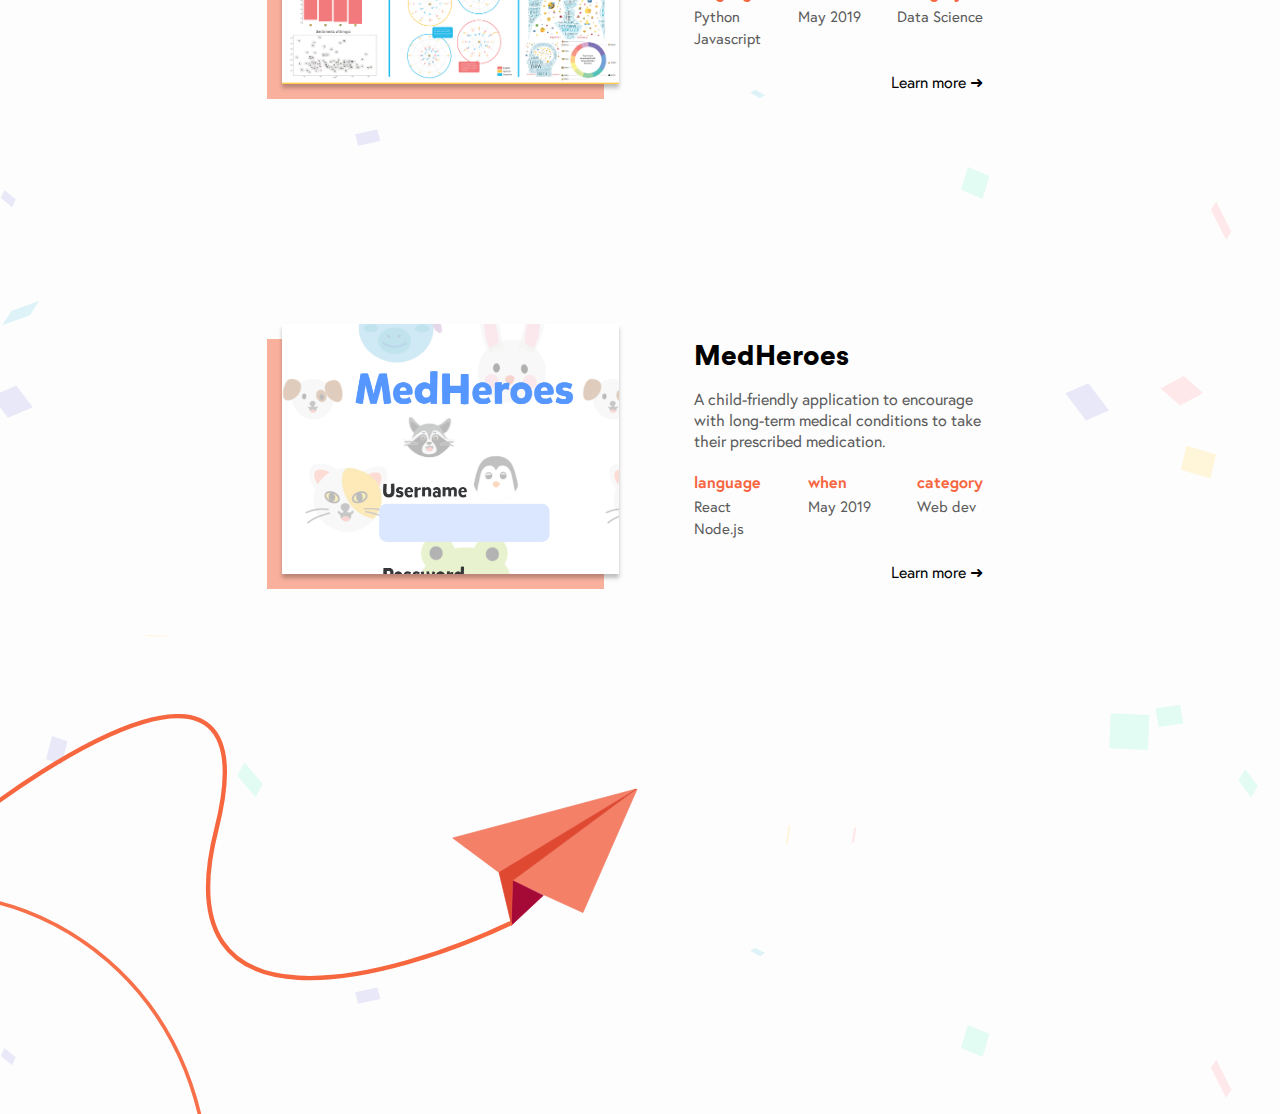
==== commit a875baaf: "Added wtf (in progress)" ====
--- a/index.html
+++ b/index.html
@@ -19,7 +19,7 @@
         <div class = "wrapper">
 
           <div class = "topper">
-            <img src = "./images/heartplane.svg" width="550" alt="white paper airplane">
+            <img src = "./images/heartplane.svg" width="600" alt="white paper airplane">
           </div>
           
           <div class = "confetti"> </div>
@@ -60,6 +60,8 @@
               <div class = "project">
 
 
+      
+
                   <div class = "single-project">
                     <div class = "moridb"> </div>
                     <div class = "project-box">
@@ -89,6 +91,77 @@
                         <div class = "viewmore"> 
                           <div class="but"> 
                             <a href="./filter.html"> Learn more ➜</a>
+                          </div>
+                        </div>
+                    </div>
+                  </div>
+
+                  <!-- <div class = "single-project">
+                    <div class = "wtf"> </div>
+                    <div class = "project-box">
+                      <div class = "project-name"> What The Font? </div>
+                        <div class = "project-explanation"> 
+                          An implementation (plus some modifications) of the DeepFont model, 
+                          a model that can recognize a font from an image.
+                        </div>
+
+                        <div class = "label-box">
+                          <div class = "label">
+                            <div class = "top"> language </div>
+                            <div class = "bottom"> Python </div>
+                          </div>
+
+                          <div class = "label">
+                            <div class = "top"> when </div>
+                            <div class = "bottom"> Dec 2019 </div>
+                          </div>
+
+                          <div class = "label">
+                            <div class = "top"> category </div>
+                            <div class = "bottom"> Data </div>
+                            <div class = "bottom"> ML </div>
+                          </div>
+                        </div>
+
+                        <div class = "viewmore"> 
+                          <div class="but"> 
+                            <a href="./wtf.html"> Learn more ➜</a>
+                          </div>
+                        </div>
+                    </div>
+                  </div> -->
+
+                  <div class = "single-project">
+                    <div class = "iterative"> </div>
+                    <div class = "project-box">
+                      <div class = "project-name"> Buy Me a Coffee </div>
+                        <div class = "project-explanation"> 
+                          An exercise in designing a webpage for Buy Me a Coffee,
+                          a startup whose platform is to help content creators
+                          get paid.
+                        </div>
+  
+                        <div class = "label-box">
+                          <div class = "label">
+                            <div class = "top"> tools </div>
+                            <div class = "bottom"> Figma </div>
+                            <div class = "bottom"> Illustrator </div>
+                          </div>
+  
+                          <div class = "label">
+                            <div class = "top"> when </div>
+                            <div class = "bottom"> Nov 2019 </div>
+                          </div>
+  
+                          <div class = "label">
+                            <div class = "top"> category </div>
+                            <div class = "bottom"> UI/UX </div>
+                          </div>
+                        </div>
+  
+                        <div class = "viewmore"> 
+                          <div class="but"> 
+                            <a href="./iterative.html"> Learn more ➜</a>
                           </div>
                         </div>
                     </div>
@@ -169,41 +242,7 @@
                   </div>
 
 
-                  <div class = "single-project">
-                    <div class = "iterative"> </div>
-                    <div class = "project-box">
-                      <div class = "project-name"> Buy Me a Coffee </div>
-                        <div class = "project-explanation"> 
-                          An exercise in designing a webpage for Buy Me a Coffee,
-                          a startup whose platform is to help content creators
-                          get paid.
-                        </div>
-
-                        <div class = "label-box">
-                          <div class = "label">
-                            <div class = "top"> tools </div>
-                            <div class = "bottom"> Figma </div>
-                            <div class = "bottom"> Illustrator </div>
-                          </div>
-
-                          <div class = "label">
-                            <div class = "top"> when </div>
-                            <div class = "bottom"> Nov 2019 </div>
-                          </div>
-
-                          <div class = "label">
-                            <div class = "top"> category </div>
-                            <div class = "bottom"> UI/UX </div>
-                          </div>
-                        </div>
-
-                        <div class = "viewmore"> 
-                          <div class="but"> 
-                            <a href="./iterative.html"> Learn more ➜</a>
-                          </div>
-                        </div>
-                    </div>
-                  </div>
+                  
 
 
             </div>
